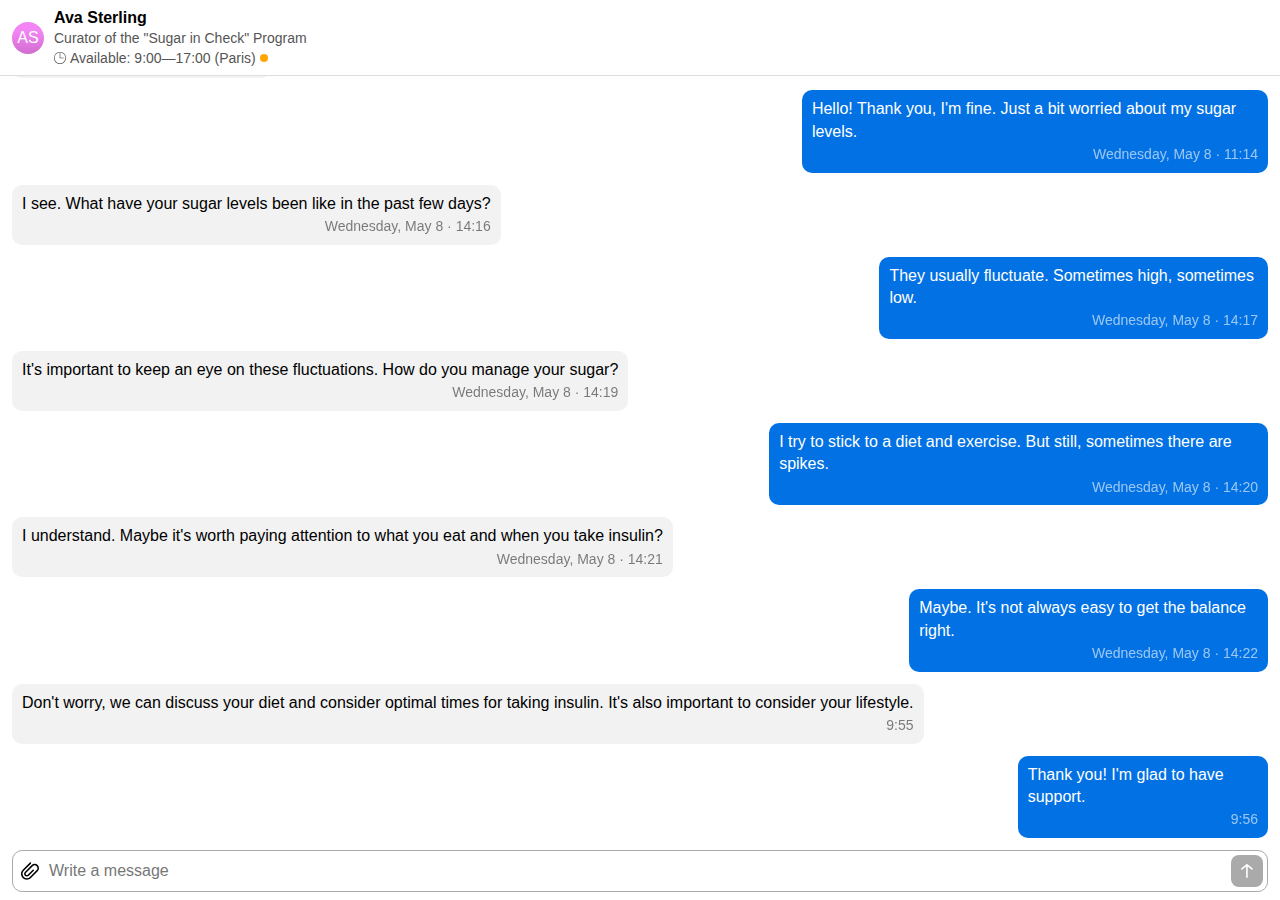
==== dedicated-agent-chat-ui/index.html @ a5a96b3d "* Initial commit" ====
<head>
  <title>Chat with the Curator</title>
  <meta
    name="viewport"
    content="width=device-width, user-scalable=no, initial-scale=1, minimal-ui, maximum-scale=1, minimum-scale=1, viewport-fit=cover"
  />
  <meta charset="utf-8" />
  <!-- <link
    rel="shortcut icon"
    type="image/png"
    href="favicon.png"
    sizes="16x16 32x32 48x48 64x64 96x96 144x144"
  /> -->
  <!-- <link rel="apple-touch-icon" sizes="180x180" href="apple-touch-icon.png" /> -->
</head>
<link rel="stylesheet" type="text/css" href="styles.css" />
<body>
  <div id="app">
    <div class="heading">
      <div class="heading-inner">
        <div class="photo-container"><div class="photo">AS</div></div>
        <div class="info">
          <div class="name">Ava Sterling</div>
          <div class="title">Curator of the "Sugar in Check" Program</div>
          <div id="agentAvailability"></div>
        </div>
      </div>
    </div>
    <div class="conversation">
      <div id="conversation" class="conversation-inner">
        <div class="messages">
          <div class="message">
            <div class="message-inner">
              <div class="text">
                Hello! How are you feeling today?
                <div class="timestamp">Wednesday, May 8 · 11:13</div>
              </div>
            </div>
          </div>
          <div class="message outgoing">
            <div class="message-inner">
              <div class="text">
                Hello! Thank you, I'm fine. Just a bit worried about my sugar
                levels.
                <div class="timestamp">Wednesday, May 8 · 11:14</div>
              </div>
            </div>
          </div>
          <div class="message">
            <div class="message-inner">
              <div class="text">
                I see. What have your sugar levels been like in the past few
                days?
                <div class="timestamp">Wednesday, May 8 · 14:16</div>
              </div>
            </div>
          </div>
          <div class="message outgoing">
            <div class="message-inner">
              <div class="text">
                They usually fluctuate. Sometimes high, sometimes low.
                <div class="timestamp">Wednesday, May 8 · 14:17</div>
              </div>
            </div>
          </div>
          <div class="message">
            <div class="message-inner">
              <div class="text">
                It's important to keep an eye on these fluctuations. How do you
                manage your sugar?
                <div class="timestamp">Wednesday, May 8 · 14:19</div>
              </div>
            </div>
          </div>
          <div class="message outgoing">
            <div class="message-inner">
              <div class="text">
                I try to stick to a diet and exercise. But still, sometimes
                there are spikes.
                <div class="timestamp">Wednesday, May 8 · 14:20</div>
              </div>
            </div>
          </div>
          <div class="message">
            <div class="message-inner">
              <div class="text">
                I understand. Maybe it's worth paying attention to what you eat
                and when you take insulin?
                <div class="timestamp">Wednesday, May 8 · 14:21</div>
              </div>
            </div>
          </div>
          <div class="message outgoing">
            <div class="message-inner">
              <div class="text">
                Maybe. It's not always easy to get the balance right.
                <div class="timestamp">Wednesday, May 8 · 14:22</div>
              </div>
            </div>
          </div>
          <div class="message">
            <div class="message-inner">
              <div class="text">
                Don't worry, we can discuss your diet and consider optimal times
                for taking insulin. It's also important to consider your
                lifestyle.
                <div class="timestamp">9:55</div>
              </div>
            </div>
          </div>
          <div class="message outgoing">
            <div class="message-inner">
              <div class="text">
                Thank you! I'm glad to have support.
                <div class="timestamp">9:56</div>
              </div>
            </div>
          </div>
        </div>
      </div>
      <div class="footer">
        <div class="fade"></div>
        <div class="footer-inner">
          <div class="file-upload">
            <label for="file"><img src="icons/attachment.svg" /></label>
            <input id="file" type="file" />
          </div>
          <div class="new-message">
            <textarea
              rows="1"
              id="autoGrowingTextarea"
              placeholder="Write a message"
            ></textarea>
          </div>
          <div class="send-message">
            <button type="submit" id="submitMessage" disabled>
              <img src="icons/arrow-up.svg" />
            </button>
          </div>
        </div>
      </div>
    </div>
  </div>
  <script src="scripts.js"></script>
</body>
---- dedicated-agent-chat-ui/styles.css ----
/* CSS Reset */
html,
body,
div,
span,
applet,
object,
iframe,
h1,
h2,
h3,
h4,
h5,
h6,
p,
blockquote,
pre,
a,
abbr,
acronym,
address,
big,
cite,
code,
del,
dfn,
em,
img,
ins,
kbd,
q,
s,
samp,
small,
strike,
strong,
sub,
sup,
tt,
var,
b,
u,
i,
center,
dl,
dt,
dd,
ol,
ul,
li,
fieldset,
form,
label,
legend,
table,
caption,
tbody,
tfoot,
thead,
tr,
th,
td,
article,
aside,
canvas,
details,
embed,
figure,
figcaption,
footer,
header,
hgroup,
menu,
nav,
output,
ruby,
section,
summary,
time,
mark,
audio,
video {
  margin: 0;
  padding: 0;
  border: 0;
  font-size: 100%;
  font: inherit;
  vertical-align: baseline;
}

/* HTML5 display-role reset for older browsers */
article,
aside,
details,
figcaption,
figure,
footer,
header,
hgroup,
menu,
nav,
section {
  display: block;
}
body {
  line-height: 1;
}
ol,
ul {
  list-style: none;
}
blockquote,
q {
  quotes: none;
}
blockquote:before,
blockquote:after,
q:before,
q:after {
  content: "";
  content: none;
}
table {
  border-collapse: collapse;
  border-spacing: 0;
}

/* App styles */
#app {
  display: flex;
  flex-direction: column;
  height: 100%;
  font-family: "Arial", sans-serif;
  font-size: 16px;
}

.heading {
}
.heading .heading-inner {
  display: flex;
  align-items: center;
  padding: 8px 12px;
  border-bottom: 1px solid #dddddd;
}
.heading .heading-inner .photo-container {
  padding-right: 10px;
}
.heading .heading-inner .photo-container .photo {
  display: inline-flex;
  width: 32px;
  height: 32px;
  align-items: center;
  justify-content: center;
  color: #ffffff;
  background: linear-gradient(
    180deg,
    rgb(243, 132, 243) 30%,
    rgb(208, 109, 208)
  );
  border-radius: 100%;
}
.heading .heading-inner .info .name {
  font-weight: bold;
  line-height: 1.3;
}
.heading .heading-inner .info .title,
.heading .heading-inner .info .availability {
  font-size: 14px;
  color: #555555;
  line-height: 1.3;
}
.heading .heading-inner .info .availability {
  display: flex;
  align-items: center;
  padding-top: 2px;
}
.heading .heading-inner .info .availability img {
  float: left;
  width: 12px;
  height: 12px;
  margin-right: 4px;
  line-height: 0;
}
.heading .heading-inner .info .availability .agent-status {
  display: inline-block;
  width: 8px;
  height: 8px;
  margin-left: 4px;
  border-radius: 100%;
}
.heading .heading-inner .info .availability.online {
  font-weight: bold;
  color: rgb(0, 162, 78);
}
.heading .heading-inner .info .availability.online .agent-status {
  background: rgb(0, 162, 78);
}
.heading .heading-inner .info .availability.offline .agent-status {
  background: orange;
}

.conversation {
  position: relative;
  display: flex;
  -webkit-box-flex: 1;
  flex-grow: 1;
}
.conversation .conversation-inner {
  position: absolute;
  width: 100%;
  max-height: 100%;
  bottom: 0;
  overflow-x: hidden;
  overflow-y: scroll;
  padding: 10px 12px;
  box-sizing: border-box;
}
.conversation .conversation-inner .messages {
  display: flex;
  width: 100%;
  flex-direction: column;
}
.conversation .conversation-inner .message {
  padding: 6px 0;
}
.conversation .conversation-inner .message .message-inner {
  display: inline-block;
}
.conversation .conversation-inner .message .message-inner .text {
  position: relative;
  line-height: 1.4;
  padding: 8px 10px;
  background: #f2f2f2;
  border-radius: 10px;
}
.conversation .conversation-inner .message .message-inner .text .timestamp {
  font-size: 14px;
  text-align: right;
  padding-top: 2px;
  opacity: 0.5;
}
.conversation .conversation-inner .message.outgoing .message-inner {
  float: right;
}
.conversation .conversation-inner .message.outgoing .message-inner .text {
  position: relative;
  max-width: calc(100% - 48px);
  float: right;
  color: #ffffff;
  background: #0271e3;
}
.conversation .conversation-inner .message.outgoing .message-inner .timestamp {
  color: #ffffff;
  opacity: 0.6;
}

.footer {
  z-index: 1;
  position: absolute;
  right: 0px;
  bottom: 0;
  left: 0px;
  padding: 0 12px 8px 12px;
}
.footer .fade {
  z-index: -1;
  position: absolute;
  width: 100%;
  height: 100%;
  bottom: 0;
  left: 0;
  -webkit-backdrop-filter: saturate(180%) blur(30px);
  background-color: rgba(255, 255, 255, 0.4);
  transition-behavior: normal;
  transition-property: background-color, backdrop-filter,
    -webkit-backdrop-filter;
  mask-image: linear-gradient(
    rgba(0, 0, 0, 0) 0%,
    rgba(0, 0, 0, 0.8) 75%,
    rgba(0, 0, 0, 1) 100%
  );
}
.footer .footer-inner {
  display: flex;
  background: #ffffff;
  border: 1px solid #aaaaaa;
  border-radius: 10px;
}
.footer .footer-inner .file-upload,
.footer .footer-inner .new-message,
.footer .footer-inner .send-message {
  display: flex;
}
.footer .footer-inner .file-upload,
.footer .footer-inner .send-message {
  align-items: end;
}
.footer .footer-inner .file-upload {
  /* display: none; */
}
.footer .footer-inner .file-upload input {
  display: none;
}
.footer .footer-inner .file-upload label {
  display: flex;
  height: 40px;
  align-items: center;
  justify-content: center;
  cursor: pointer;
  padding-left: 8px;
}
.footer .footer-inner .file-upload label img {
  width: 18px;
  height: 18px;
}
.footer .footer-inner .new-message {
  flex-grow: 1;
}
.footer .footer-inner .new-message textarea {
  width: 100%;
  min-height: 40px;
  max-height: 220px;
  font-family: "Arial", sans-serif;
  font-size: 16px;
  padding: 10px;
  background: transparent;
  border: 0;
  resize: none;
  outline: none;
  line-height: 20px;
  box-sizing: border-box;
}
.footer .footer-inner .new-message textarea::-webkit-input-placeholder {
  color: #777777;
}
.footer .footer-inner .new-message textarea::-moz-placeholder {
  color: #777777;
  opacity: 1;
}
.footer .footer-inner .new-message textarea:-ms-input-placeholder {
  color: #777777;
}
.footer .footer-inner .new-message textarea::placeholder {
  color: #777777;
}
.footer .footer-inner .send-message {
  padding: 0 4px 4px 0;
}
.footer .footer-inner .send-message button,
.footer .footer-inner .send-message button:hover,
.footer .footer-inner .send-message button:active,
.footer .footer-inner .send-message button:focus {
  display: flex;
  align-items: center;
  justify-content: center;
  width: 32px;
  height: 32px;
  background: #0054dc;
  border: 0;
  border-radius: 8px;
  cursor: pointer;
  transition: all 0.05s ease-in-out;
}
.footer .footer-inner .send-message button:disabled {
  background: #aaaaaa;
  cursor: initial;
}
.footer .footer-inner .send-message button img {
  width: 14px;
  height: 14px;
}

@media screen and (min-width: 640px) {
  .footer .footer-inner .send-message button:not([disabled]):hover {
    background: #004fce;
  }
}
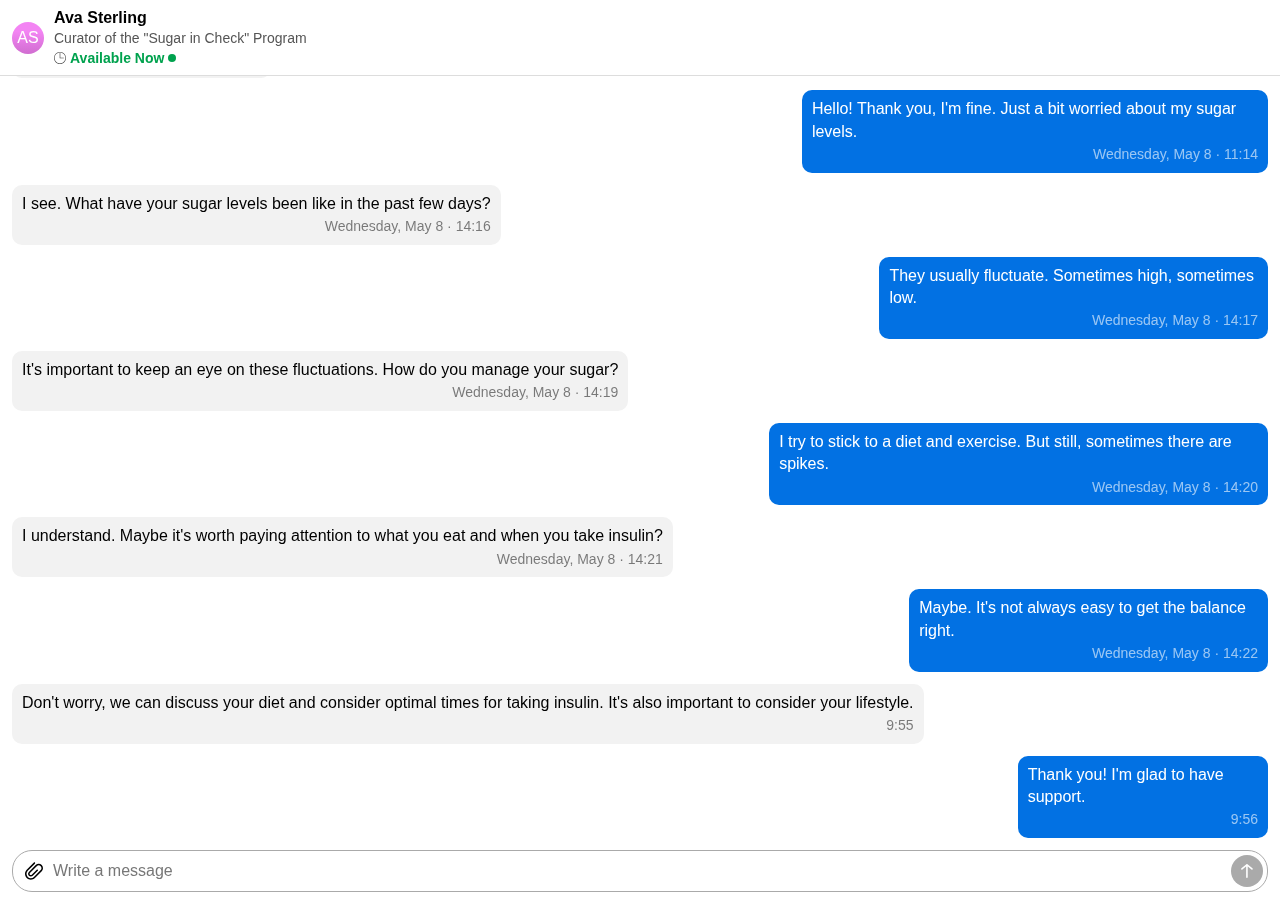
==== commit 7213561b: "* Minor structure update" ====
--- a/dedicated-agent-chat-ui/index.html
+++ b/dedicated-agent-chat-ui/index.html
@@ -122,7 +122,7 @@
         <div class="fade"></div>
         <div class="footer-inner">
           <div class="file-upload">
-            <label for="file"><img src="icons/attachment.svg" /></label>
+            <label for="file"><img src="../icons/attachment.svg" /></label>
             <input id="file" type="file" />
           </div>
           <div class="new-message">
@@ -134,7 +134,7 @@
           </div>
           <div class="send-message">
             <button type="submit" id="submitMessage" disabled>
-              <img src="icons/arrow-up.svg" />
+              <img src="../icons/arrow-up.svg" />
             </button>
           </div>
         </div>
--- a/dedicated-agent-chat-ui/styles.css
+++ b/dedicated-agent-chat-ui/styles.css
@@ -269,11 +269,27 @@
   height: 100%;
   bottom: 0;
   left: 0;
+
+  -webkit-transition-property: background-color, -webkit-backdrop-filter;
+  -webkit-backdrop-filter: saturate(180%) blur(30px);
+  backdrop-filter: saturate(180%) blur(30px);
+  background-color: rgba(255, 255, 255, 0.4);
+
   -webkit-backdrop-filter: saturate(180%) blur(30px);
   background-color: rgba(255, 255, 255, 0.4);
-  transition-behavior: normal;
+
+  -webkit-transition: background-color 0.5s cubic-bezier(0.28, 0.11, 0.32, 1);
+  transition: background-color 0.5s cubic-bezier(0.28, 0.11, 0.32, 1);
+  transition-property: background-color, -webkit-backdrop-filter;
+  transition-property: background-color, backdrop-filter;
   transition-property: background-color, backdrop-filter,
     -webkit-backdrop-filter;
+
+  -webkit-mask-image: linear-gradient(
+    rgba(0, 0, 0, 0) 0%,
+    rgba(0, 0, 0, 0.8) 75%,
+    rgba(0, 0, 0, 1) 100%
+  );
   mask-image: linear-gradient(
     rgba(0, 0, 0, 0) 0%,
     rgba(0, 0, 0, 0.8) 75%,
@@ -284,7 +300,7 @@
   display: flex;
   background: #ffffff;
   border: 1px solid #aaaaaa;
-  border-radius: 10px;
+  border-radius: 20px;
 }
 .footer .footer-inner .file-upload,
 .footer .footer-inner .new-message,
@@ -307,7 +323,7 @@
   align-items: center;
   justify-content: center;
   cursor: pointer;
-  padding-left: 8px;
+  padding-left: 12px;
 }
 .footer .footer-inner .file-upload label img {
   width: 18px;
@@ -357,7 +373,7 @@
   height: 32px;
   background: #0054dc;
   border: 0;
-  border-radius: 8px;
+  border-radius: 30px;
   cursor: pointer;
   transition: all 0.05s ease-in-out;
 }
